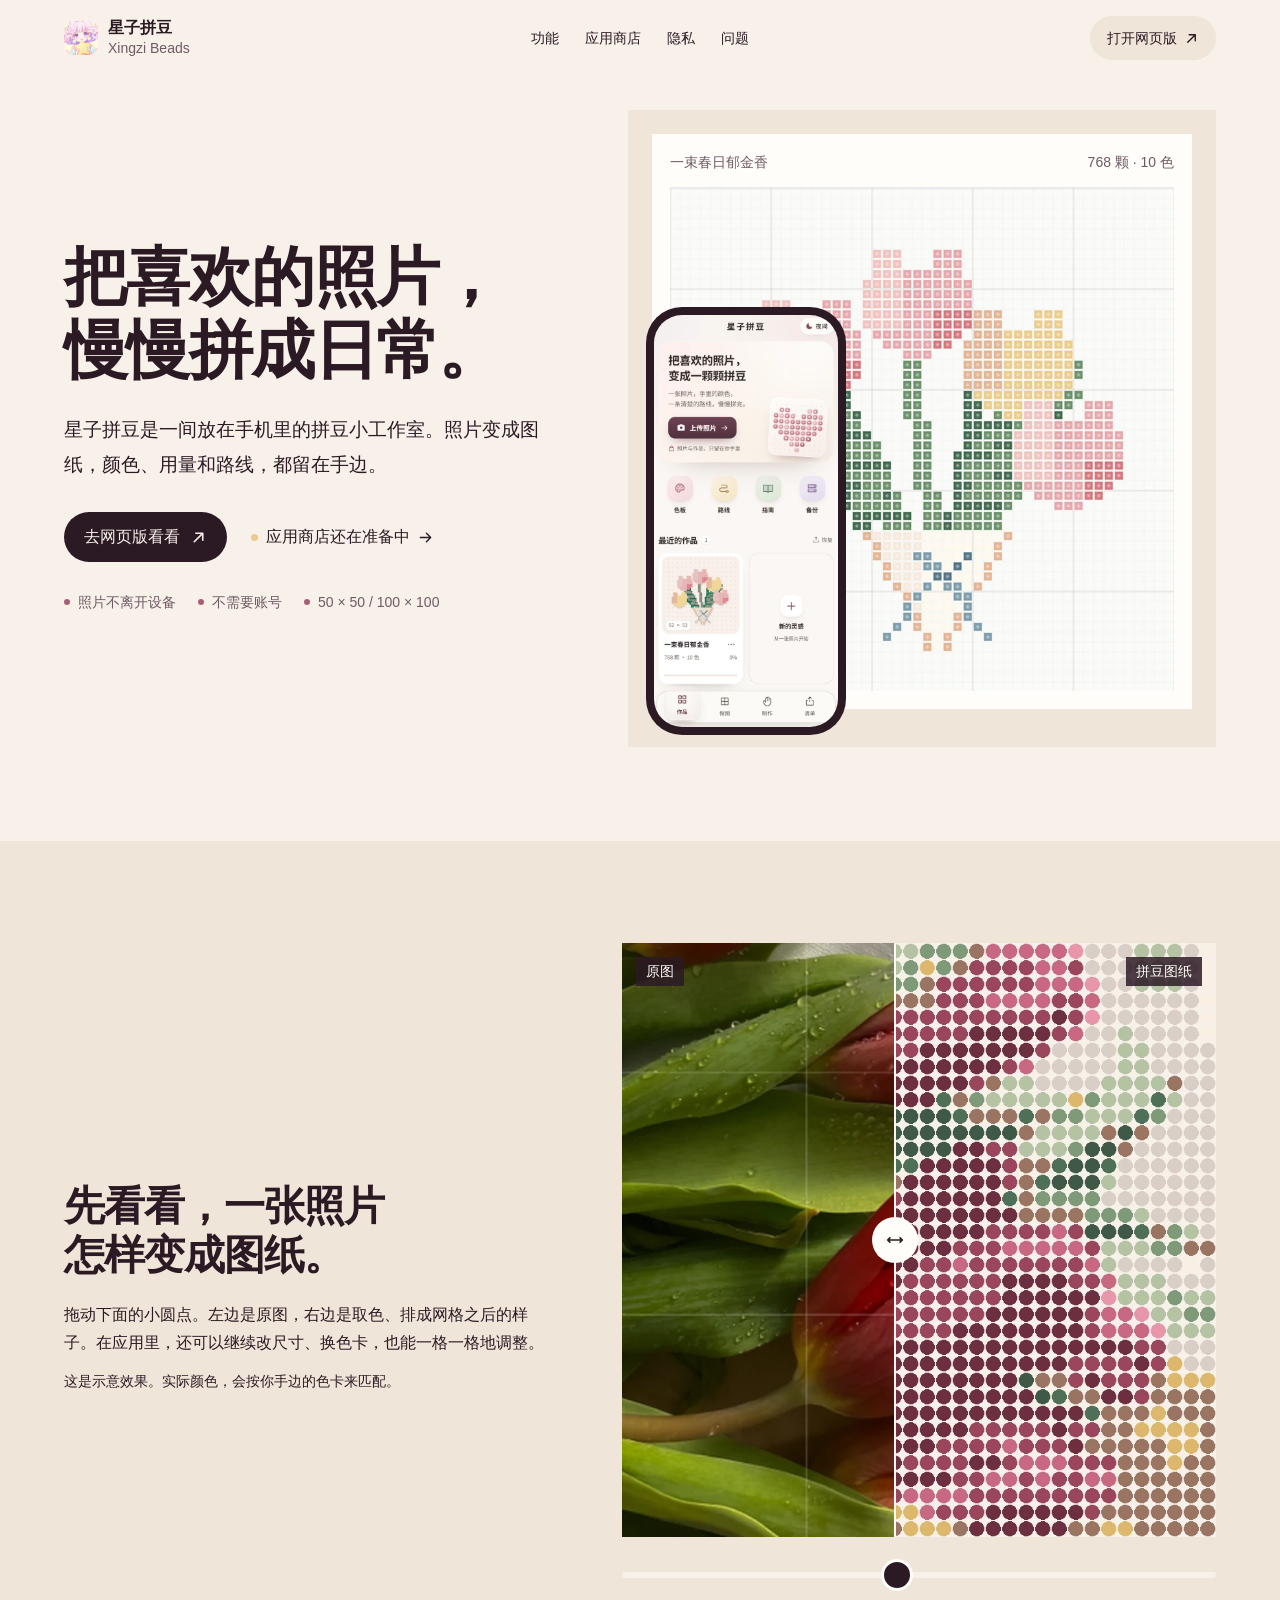
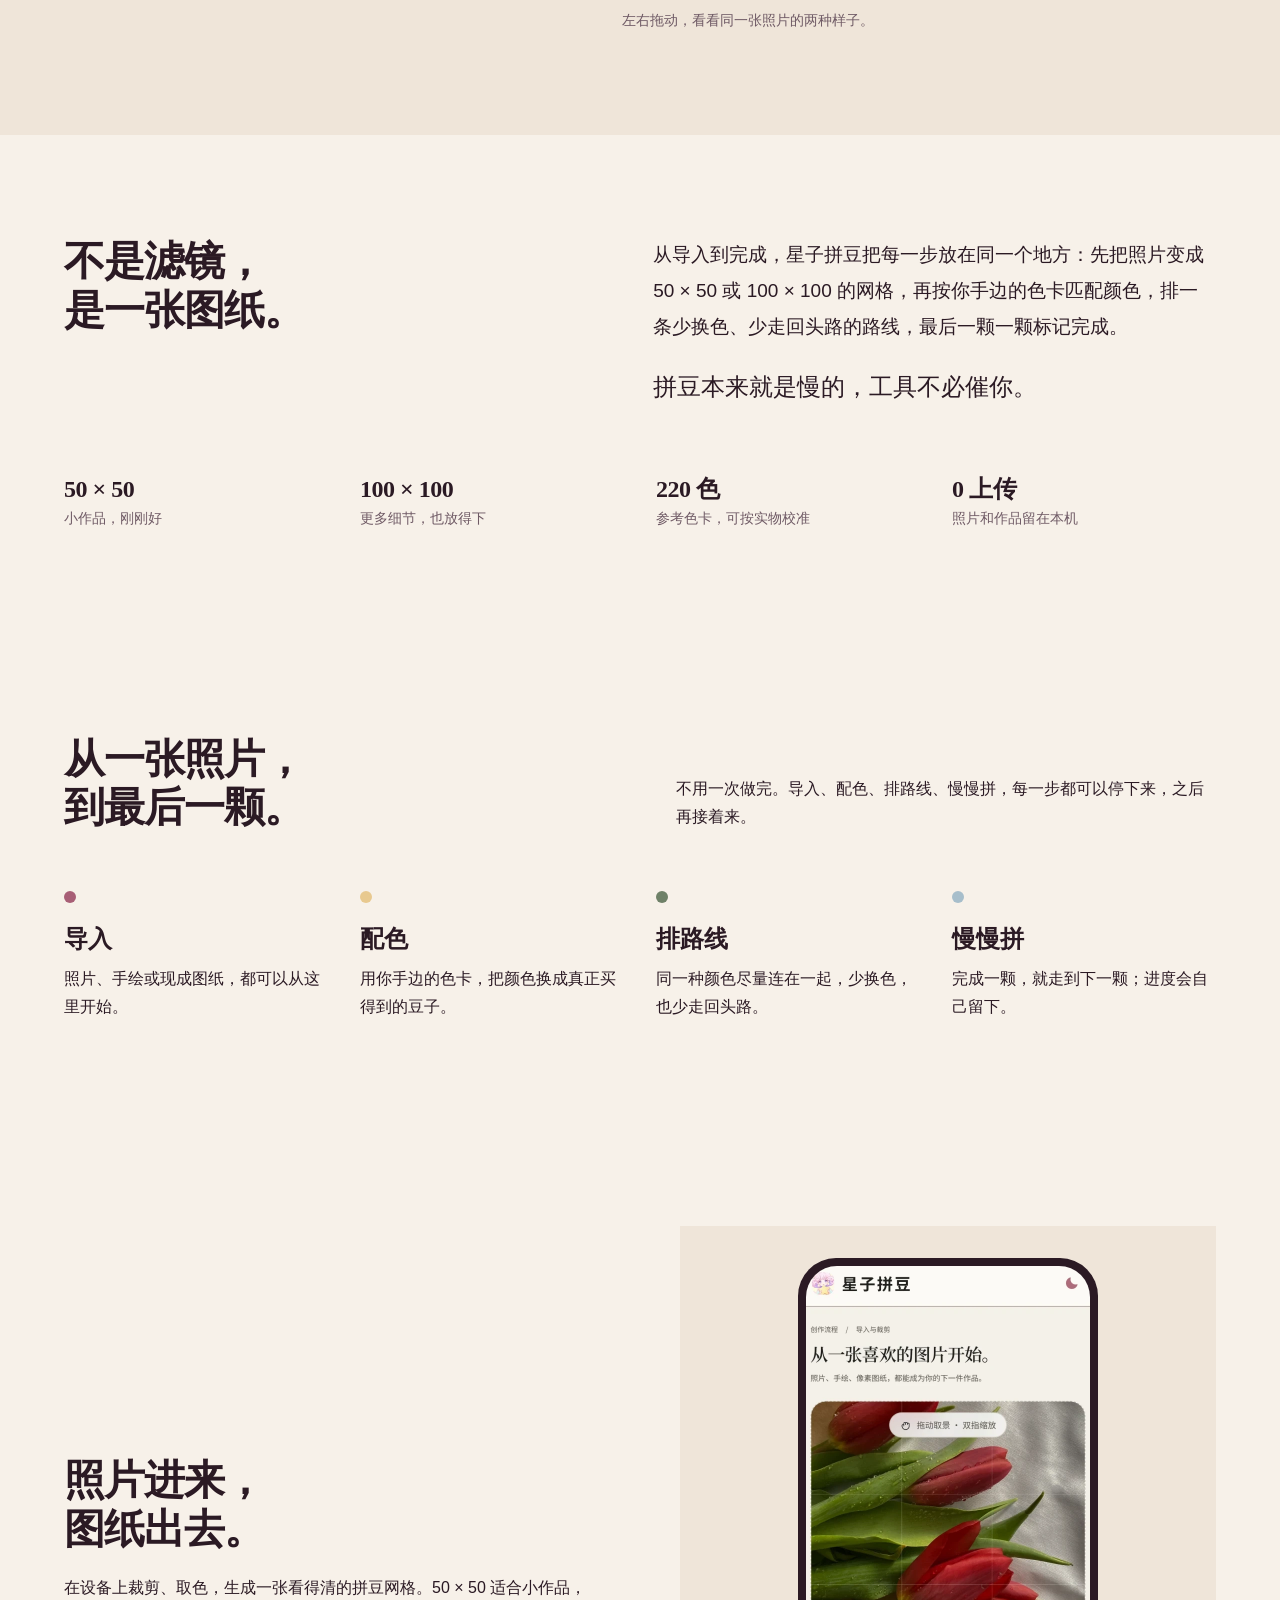
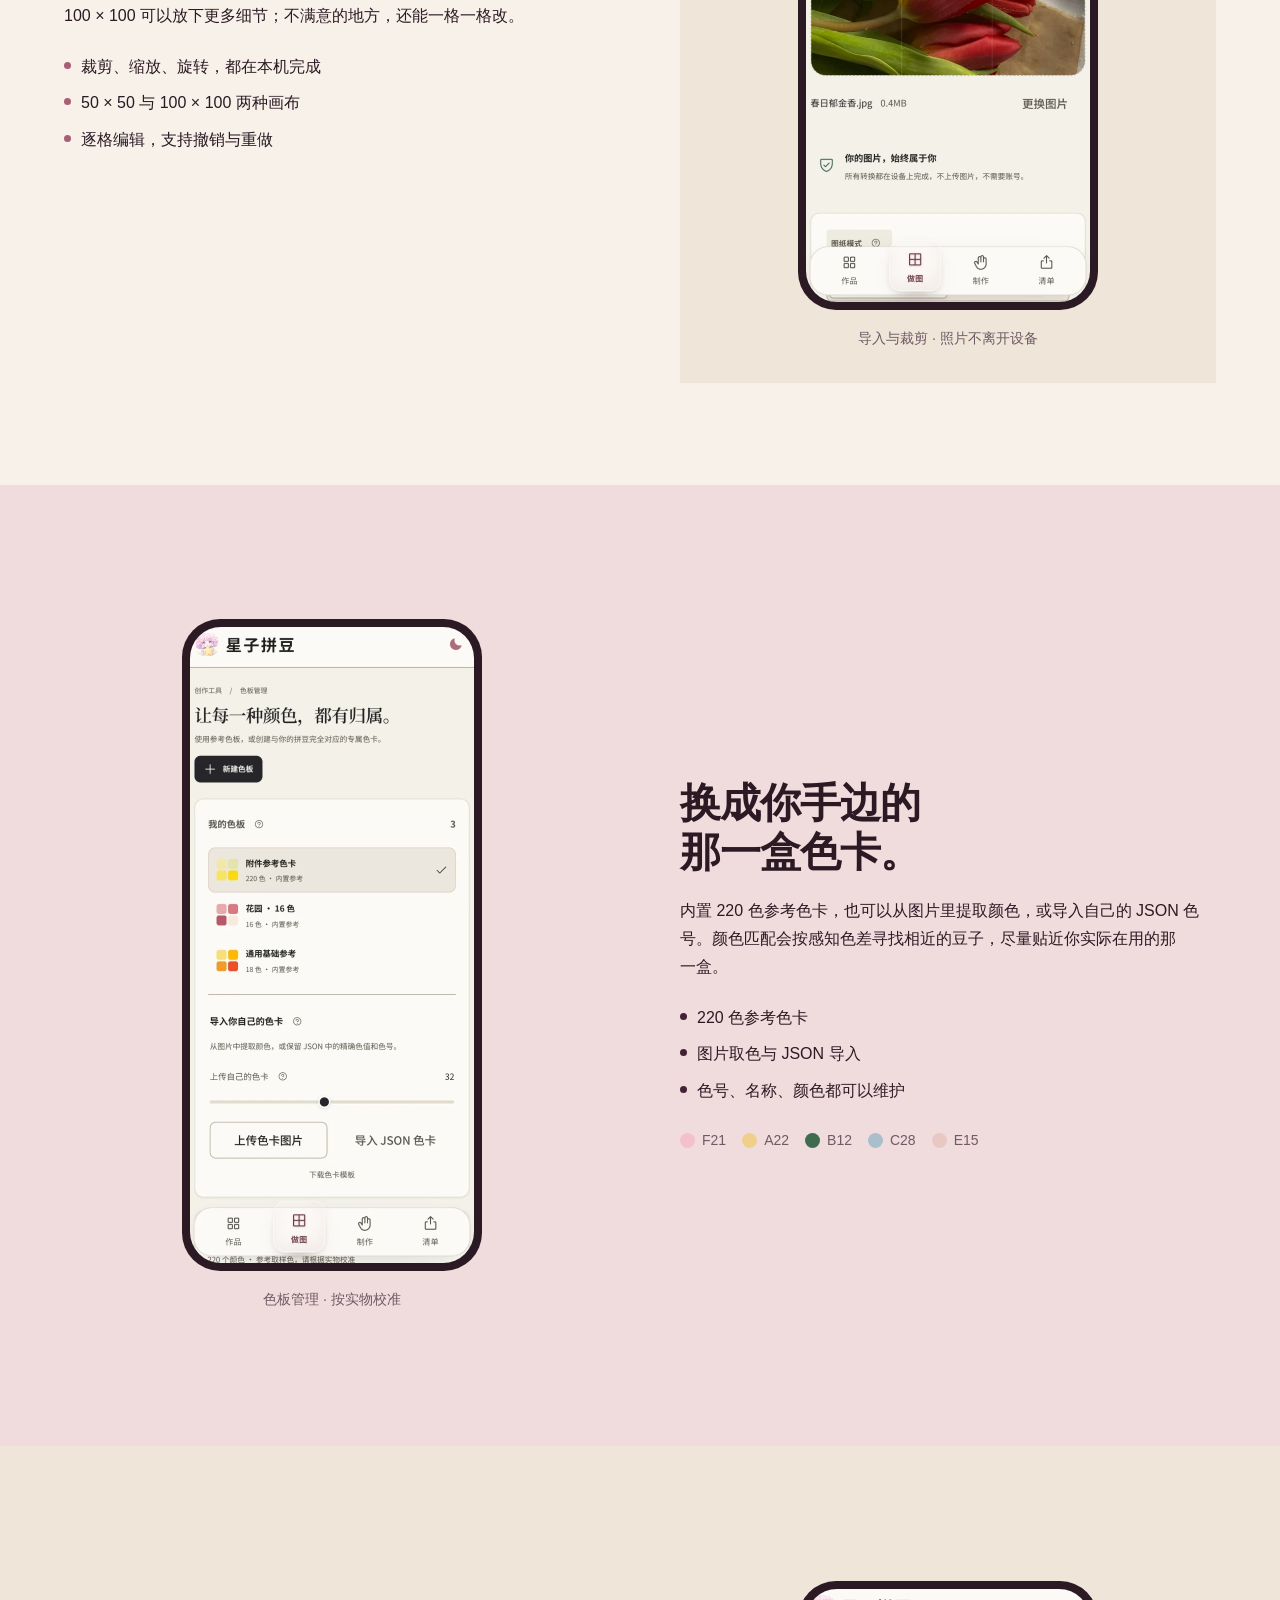
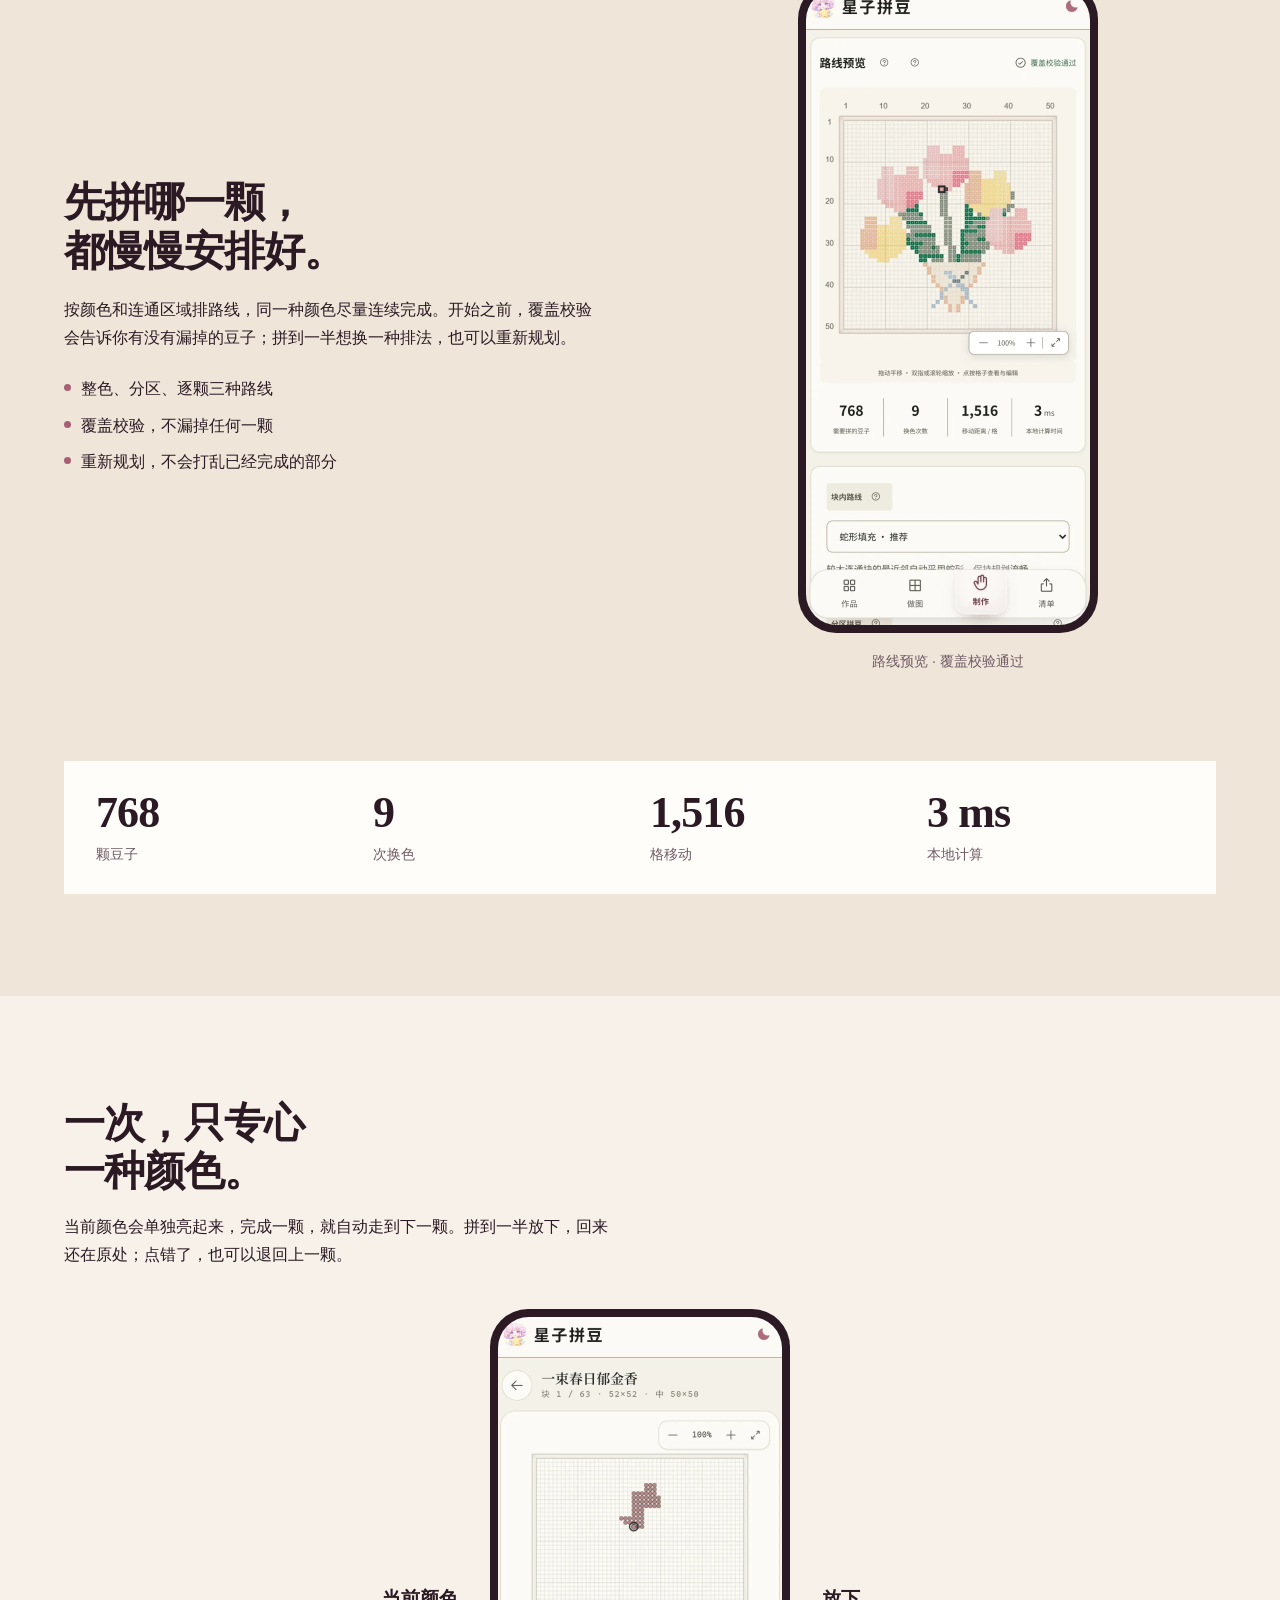
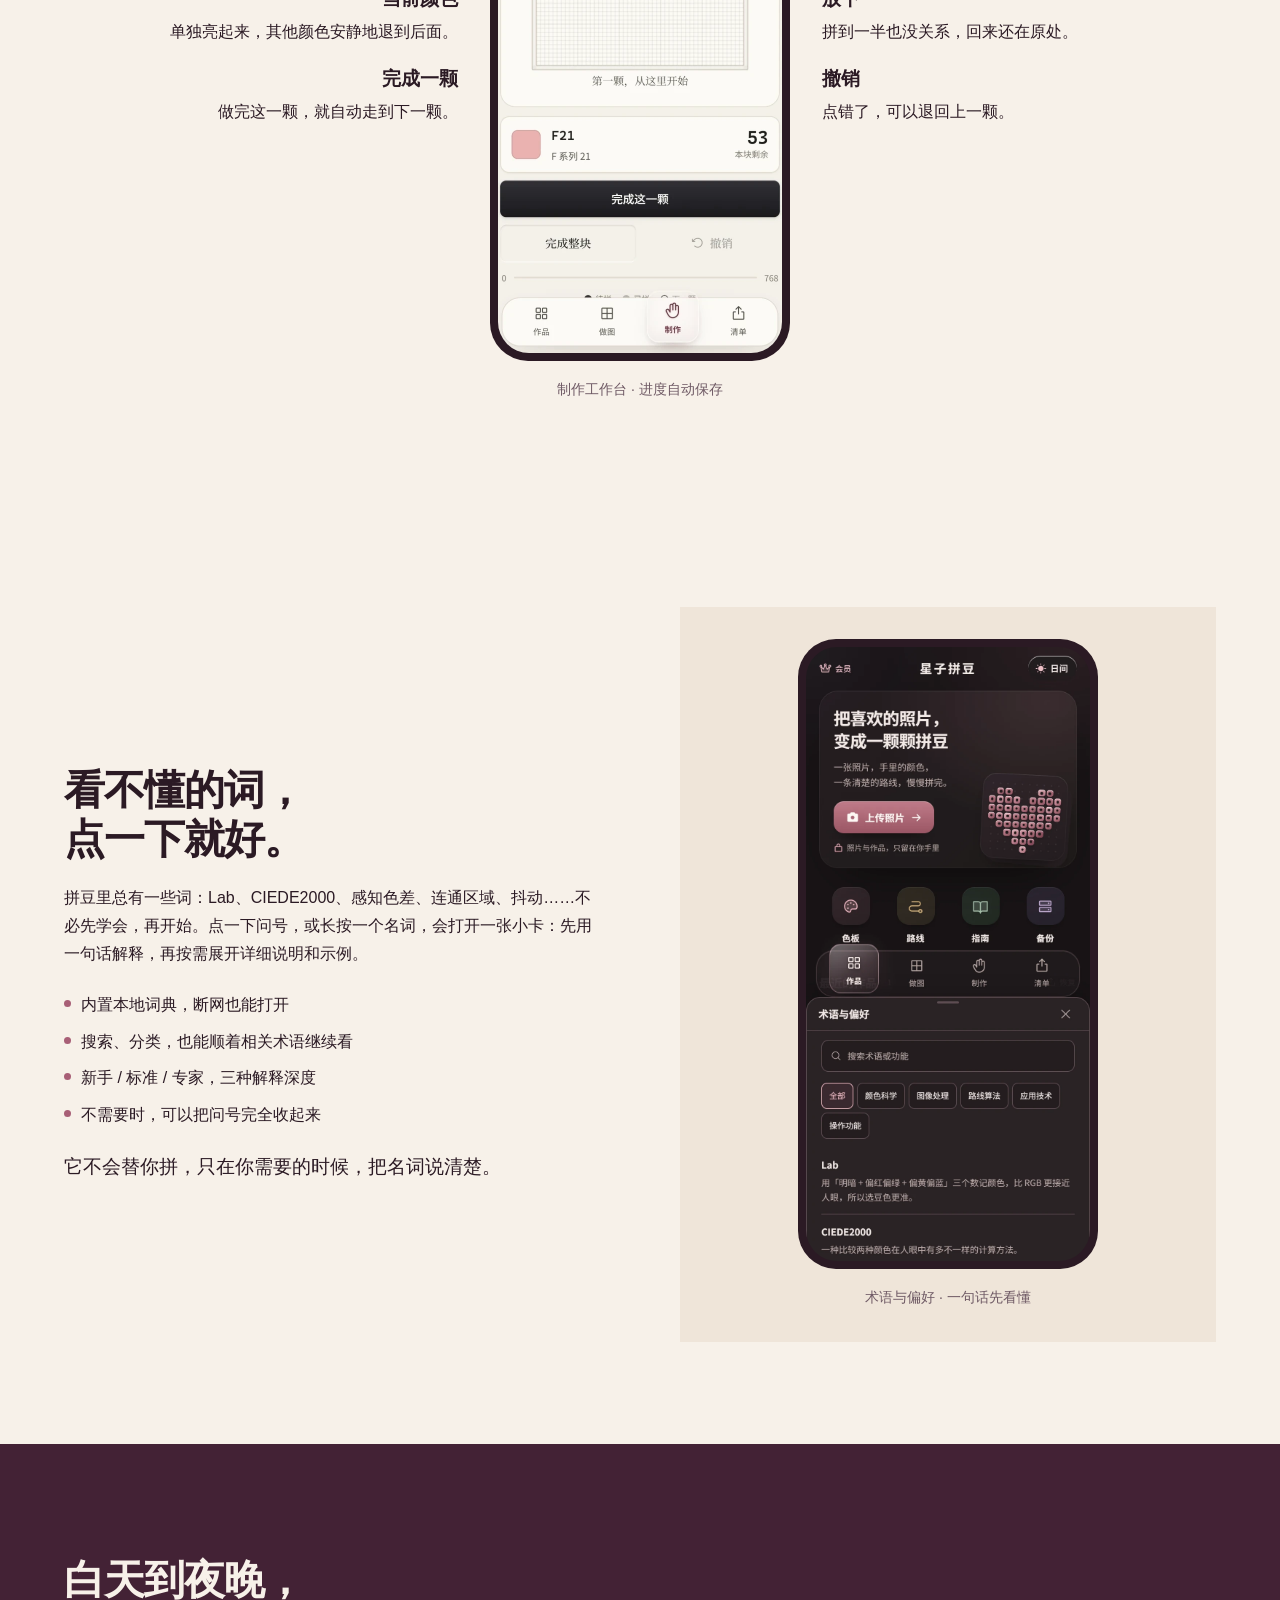
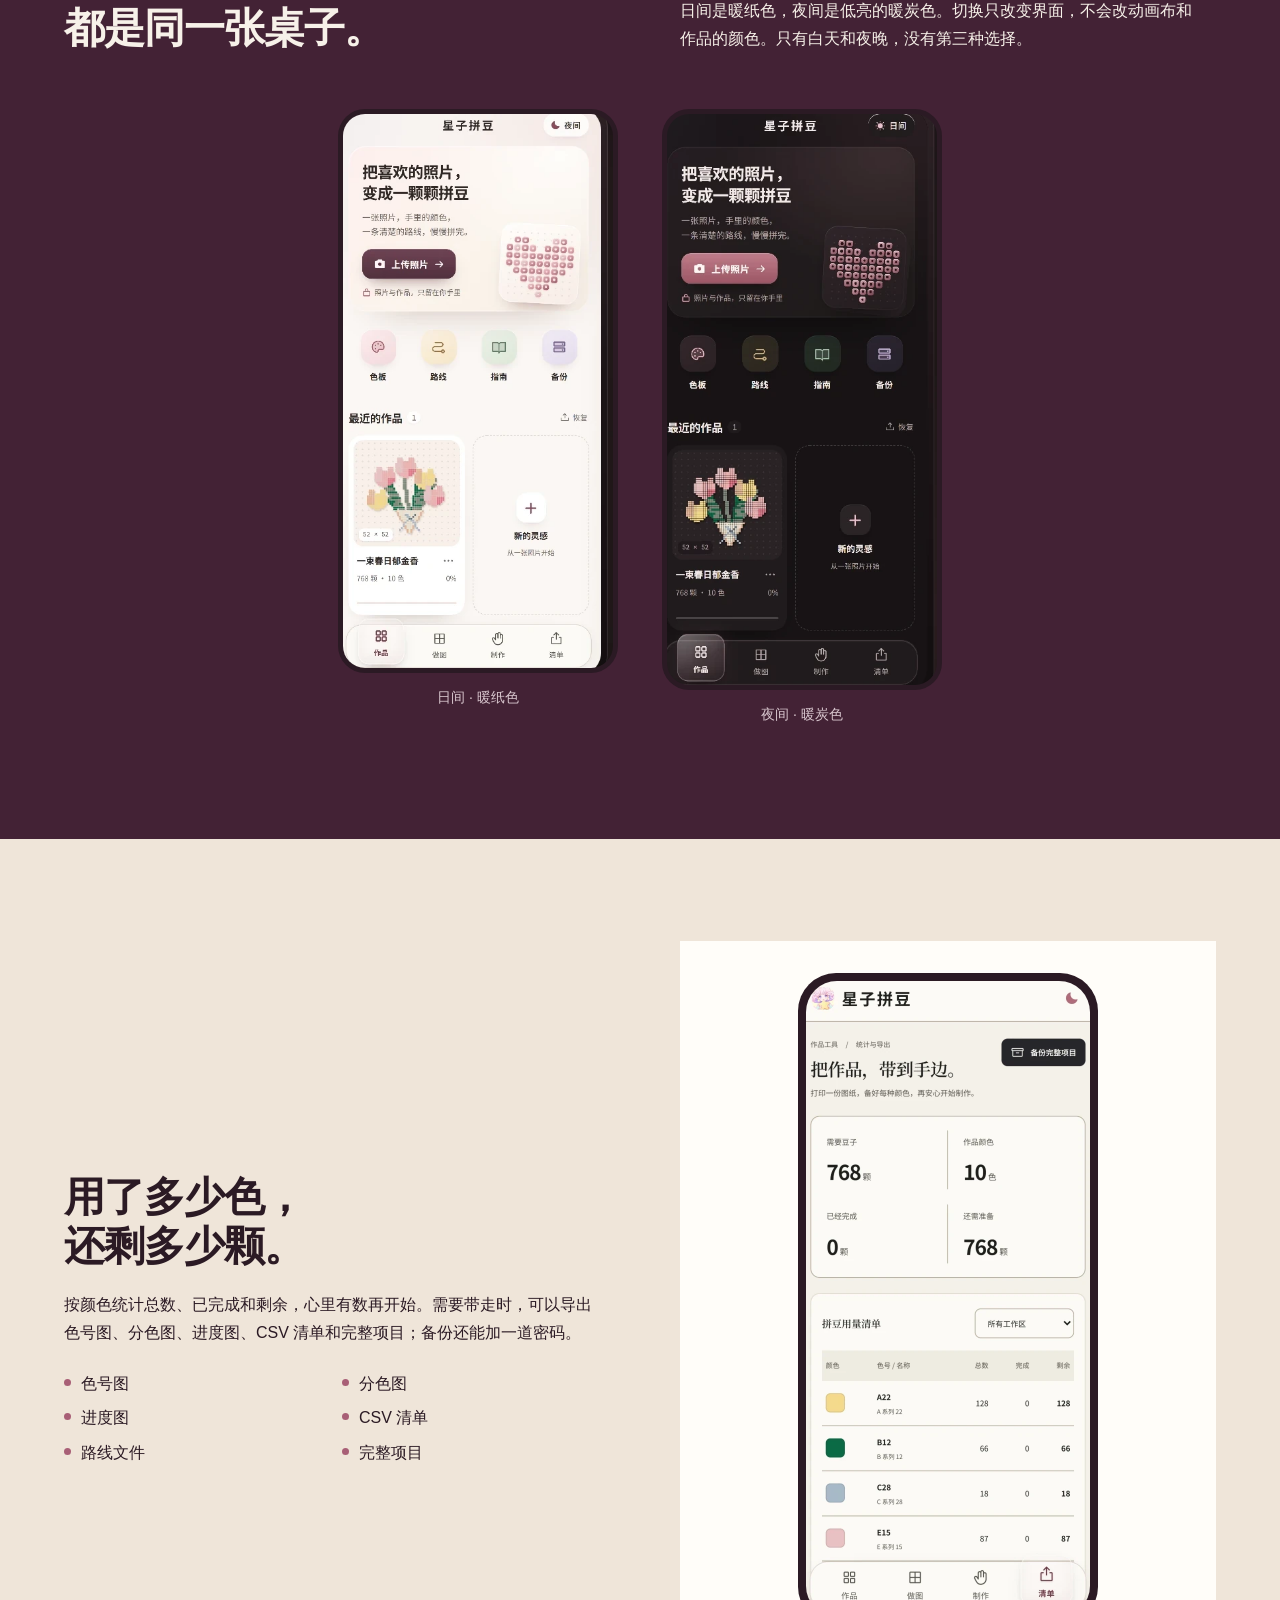
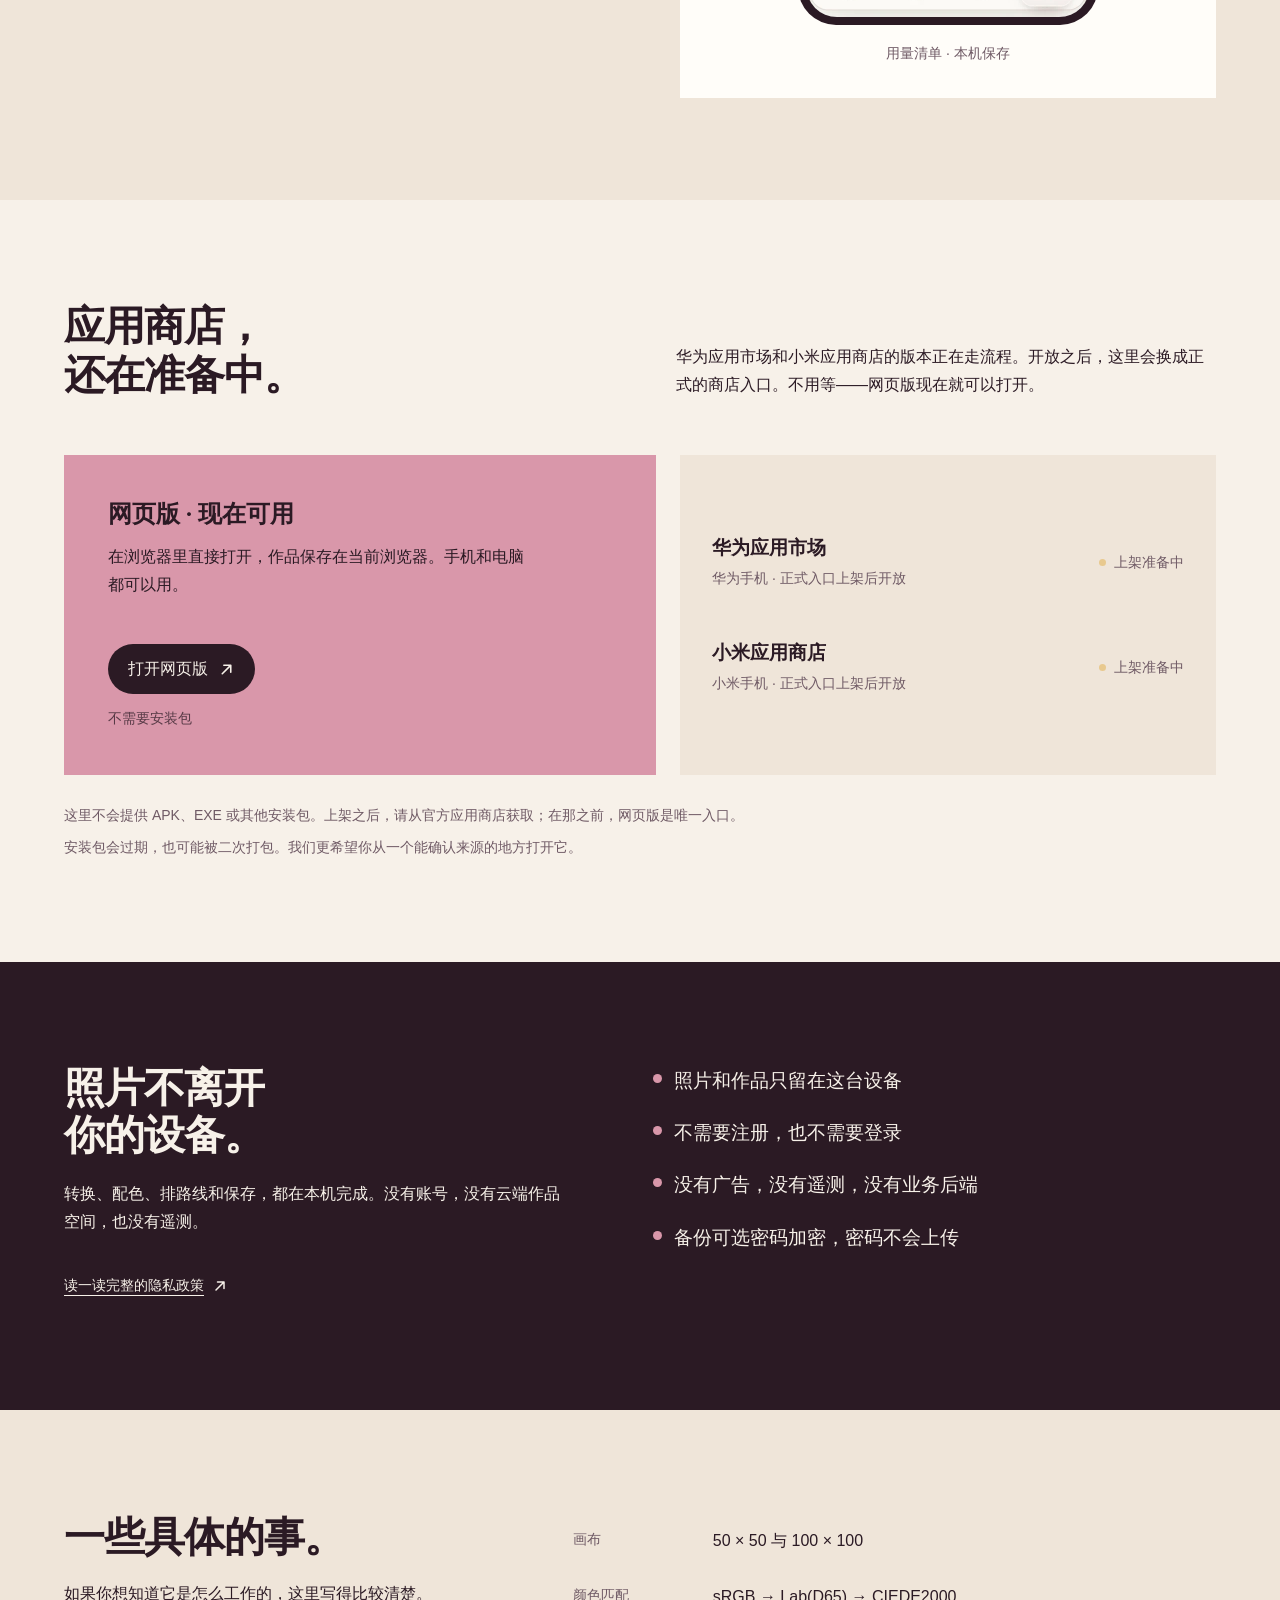
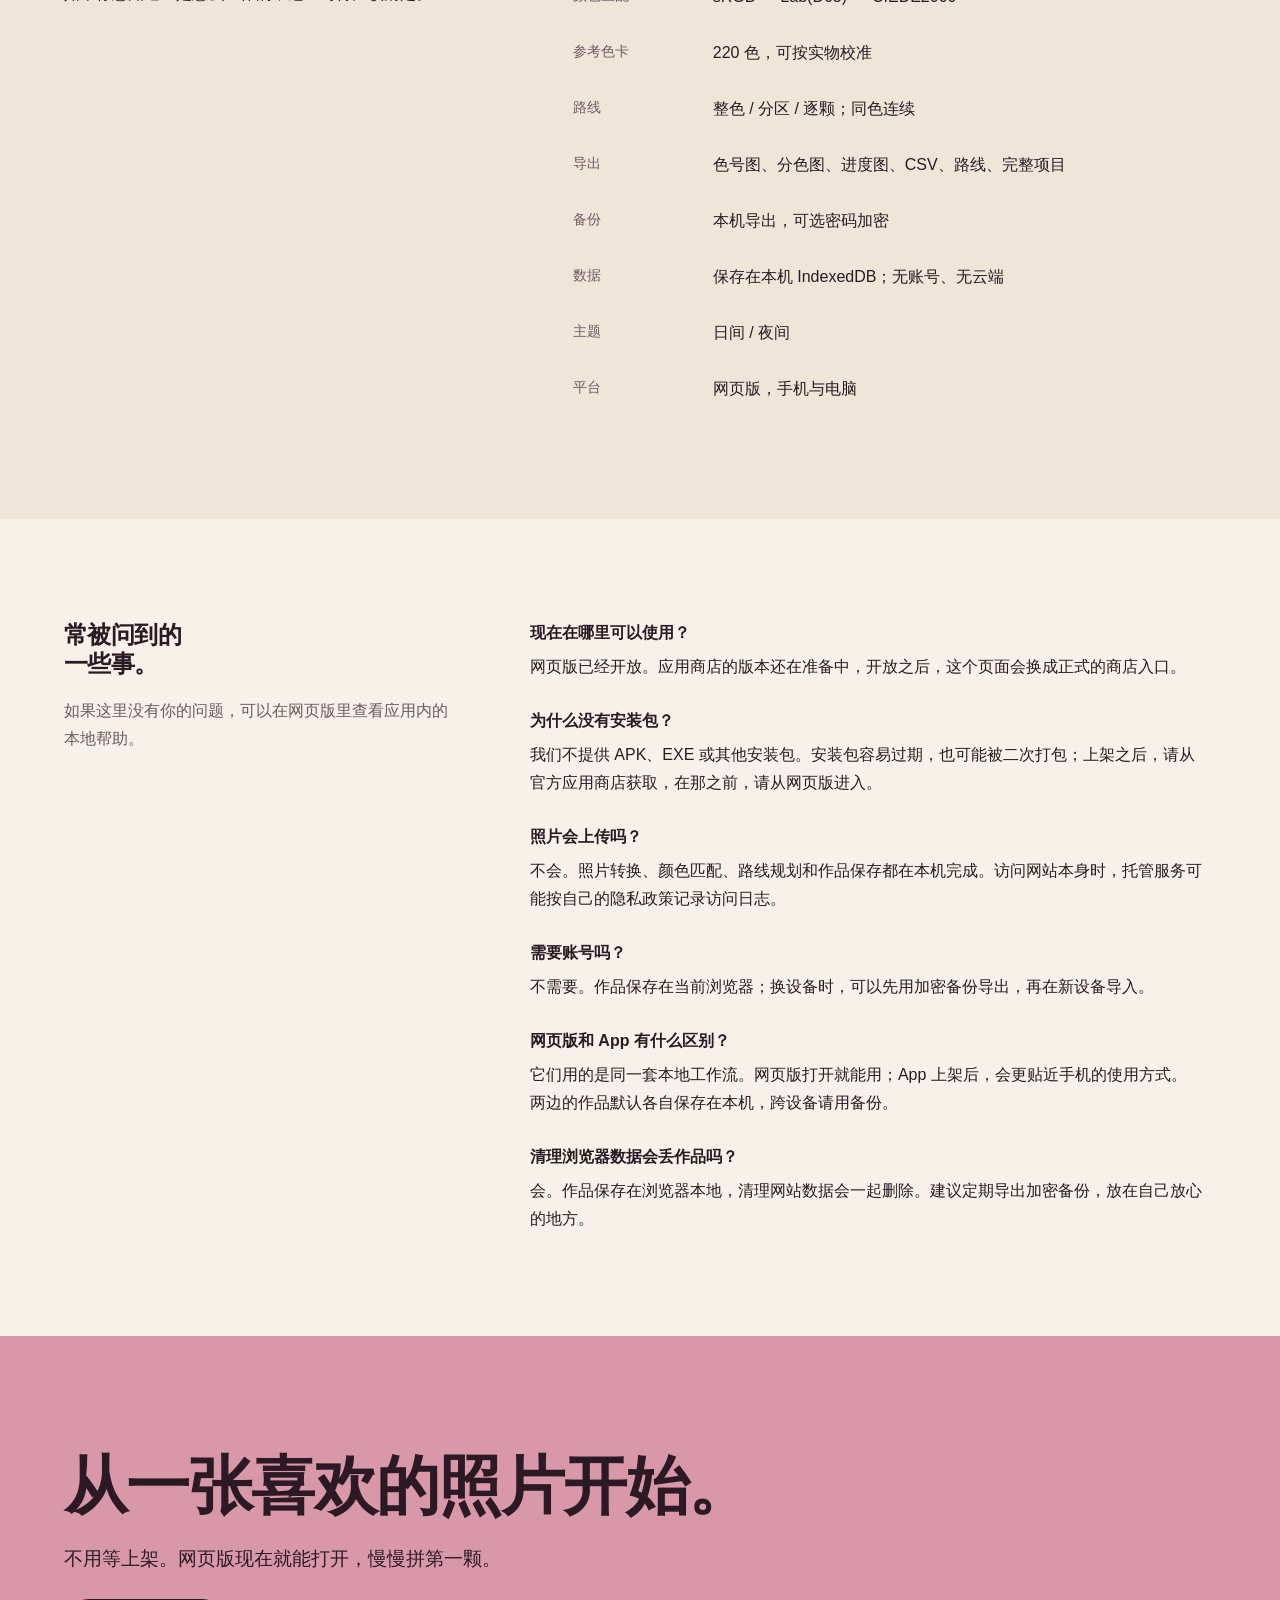
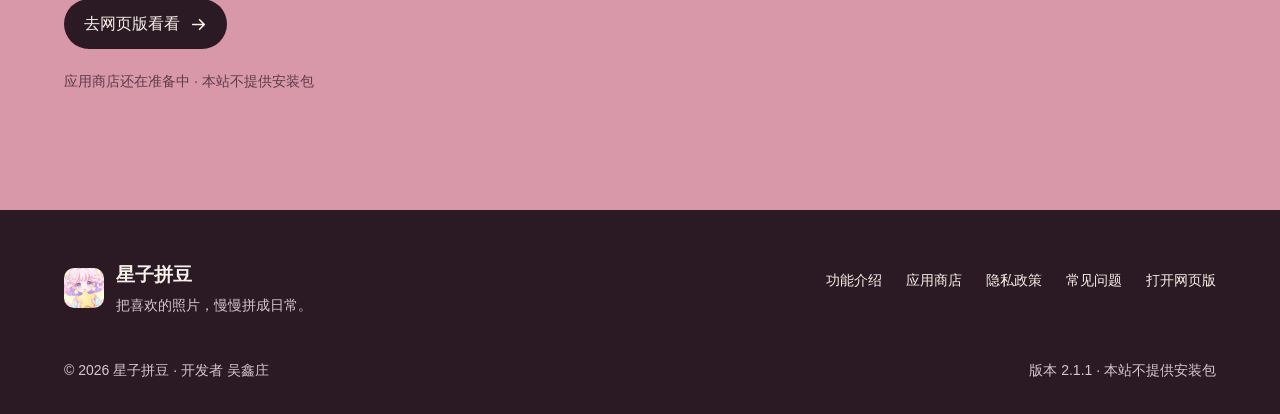
==== index.html @ eec819b8 "Publish verified Xingzi Beads distribution" ====
<!doctype html>
<html lang="zh-CN">
  <head>
    <meta charset="UTF-8" />
    <meta
      name="viewport"
      content="width=device-width, initial-scale=1, viewport-fit=cover"
    />
    <meta name="color-scheme" content="light" />
    <meta name="theme-color" content="#f7f1e9" />
    <meta
      name="description"
      content="星子拼豆是一间放在手机里的拼豆小工作室：把照片变成 50×50 或 100×100 的图纸，按手边色卡配色、排路线、逐颗完成。网页版现在可用，应用商店还在准备中。"
    />
    <link rel="canonical" href="https://w2.xinzi.work/" />
    <meta property="og:type" content="website" />
    <meta property="og:url" content="https://w2.xinzi.work/" />
    <meta property="og:locale" content="zh_CN" />
    <meta property="og:title" content="星子拼豆 · 把喜欢的照片，慢慢拼成日常" />
    <meta
      property="og:description"
      content="照片变成图纸，颜色、用量和路线都留在手边。网页版现在可用；应用商店还在准备中，本站不提供安装包。"
    />
    <meta property="og:image" content="https://w2.xinzi.work/shots/og-cover.png" />
    <meta property="og:image:width" content="1200" />
    <meta property="og:image:height" content="630" />
    <meta property="og:image:alt" content="星子拼豆：把喜欢的照片，慢慢拼成日常。右侧是一张郁金香拼豆图纸。" />
    <meta name="twitter:card" content="summary_large_image" />
    <link rel="icon" href="./icon.svg" />
    <link rel="preload" as="image" href="./tulip-study.webp" fetchpriority="high" />
    <title>星子拼豆 · 把喜欢的照片，慢慢拼成日常</title>
    <style>
      html { background: #f7f1e9; }
      body { margin: 0; }
    </style>
    <script type="module" crossorigin src="./assets/index-Fu7uSTqt.js"></script>
    <link rel="stylesheet" crossorigin href="./assets/index-B3ZffEuH.css">
  </head>
  <body>
    <div id="site"></div>
    <noscript>
      <div style="max-width: 36rem; margin: 12vh auto; padding: 0 1.25rem; color: #2b1a24; font-family: system-ui, sans-serif; line-height: 1.8">
        <p style="font-size: 1.5rem; font-weight: 600">星子拼豆</p>
        <p>把喜欢的照片，慢慢拼成日常。网页版可以直接打开；应用商店还在准备中，本站不提供安装包。</p>
        <p><a href="./app/" style="color: #2b1a24">打开网页版</a></p>
      </div>
    </noscript>
  </body>
</html>
---- assets/index-B3ZffEuH.css ----
:root{--paper: #f7f1e9;--paper-2: #efe5d9;--sheet: #fffdf9;--ink: #2b1a24;--plum: #432235;--muted: #6f5a65;--muted-on-dark: #d8c6ce;--blush: #d997aa;--blush-deep: #a85f76;--blush-soft: #f1dcdd;--sage: #6f8168;--butter: #e8c98f;--sky: #a7becb;--serif: "Noto Serif SC", "Source Han Serif SC", "Songti SC", "STSong", "SimSun", serif;--sans: "Noto Sans SC", "Source Han Sans SC", "PingFang SC", "Microsoft YaHei", sans-serif;--gutter: clamp(20px, 5vw, 72px);--max: 1200px;--ease: cubic-bezier(.2, .7, .2, 1);color-scheme:light;font-family:var(--sans);color:var(--ink);background:var(--paper);font-size:16px;line-height:1.75}*,*:before,*:after{box-sizing:border-box}html{scroll-behavior:smooth;scroll-padding-top:92px;background:var(--paper)}body{margin:0;background:var(--paper);color:var(--ink);font-family:var(--sans);font-size:16px;line-height:1.75;-webkit-font-smoothing:antialiased;text-rendering:optimizeLegibility}img{display:block;max-width:100%;height:auto}a{color:inherit;text-decoration:none}button,input{font:inherit;color:inherit}button{cursor:pointer}figure,h1,h2,h3,p,dl,dd{margin:0}h1,h2{font-family:var(--serif);font-weight:600;letter-spacing:-.025em;text-wrap:balance}h2{line-height:1.2}h3{font-family:var(--sans);font-weight:600;line-height:1.5;text-wrap:pretty}p{text-wrap:pretty}::selection{background:var(--blush);color:var(--ink)}:focus-visible{outline:3px solid var(--ink);outline-offset:3px}.night :focus-visible,.privacy :focus-visible,.footer :focus-visible{outline-color:var(--paper)}.sr-only{position:absolute;width:1px;height:1px;padding:0;margin:-1px;overflow:hidden;clip-path:inset(50%);white-space:nowrap;border:0}.skip-link{position:absolute;top:-100px;left:var(--gutter);z-index:100;display:inline-flex;align-items:center;min-height:44px;padding:0 18px;background:var(--ink);color:var(--paper);font-size:14px}.skip-link:focus{top:12px}.wrap{width:min(calc(100% - (var(--gutter) * 2)),var(--max));margin-inline:auto}.section{padding-block:clamp(64px,8vw,108px)}.nav{position:sticky;top:0;z-index:50;background:var(--paper)}.nav-inner{min-height:76px;display:flex;align-items:center;justify-content:space-between;gap:24px}.brand{display:inline-flex;align-items:center;gap:10px;min-height:44px;flex:none}.brand img{width:34px;height:34px;border-radius:9px}.brand-text{display:block;font-size:16px;font-weight:600;line-height:1.25}.brand-text small{display:block;margin-top:1px;color:var(--muted);font-size:14px;font-weight:400;line-height:1.3}.nav-links{display:flex;align-items:center;gap:26px}.nav-links a{display:inline-flex;align-items:center;min-height:44px;font-size:14px}.nav-links a:hover{text-decoration:underline;text-underline-offset:5px}.nav-cta{display:inline-flex;align-items:center;justify-content:center;gap:7px;min-height:44px;padding:0 17px;border-radius:999px;background:var(--paper-2);font-size:14px;white-space:nowrap;transition:background .2s var(--ease)}.nav-cta:hover{background:var(--sheet)}.nav-cta svg{transition:transform .2s var(--ease)}.nav-cta:hover svg{transform:translate(2px,-2px)}.hero{padding-top:clamp(18px,3vw,34px);padding-bottom:clamp(56px,8vw,94px)}.hero-grid{display:grid;gap:44px;align-items:center}.hero h1{max-width:12em;font-size:clamp(40px,5vw,72px);line-height:1.14}.hero-lede{max-width:33em;margin-top:24px;color:var(--ink);font-size:19px;line-height:1.85}.hero-actions{display:flex;flex-wrap:wrap;align-items:center;gap:12px 24px;margin-top:30px}.hero-store{display:inline-flex;align-items:center;gap:8px;min-height:50px;font-size:16px}.hero-store:before{content:"";flex:none;width:7px;height:7px;border-radius:50%;background:var(--butter)}.hero-store svg{transition:transform .2s var(--ease)}.hero-store:hover{text-decoration:underline;text-underline-offset:5px}.hero-store:hover svg{transform:translate(2px)}.hero-facts{display:flex;flex-wrap:wrap;gap:10px 22px;margin:28px 0 0;padding:0;list-style:none;color:var(--muted);font-size:14px}.hero-facts li{display:inline-flex;align-items:center;gap:8px}.hero-facts li:before{content:"";width:6px;height:6px;border-radius:50%;background:var(--blush-deep);flex:none}.hero-art{position:relative;margin-inline:calc(var(--gutter) * -1);padding:18px 18px 34px;background:var(--paper-2)}.sheet{background:var(--sheet);padding:18px}.sheet-top{display:flex;justify-content:space-between;gap:14px;padding-bottom:14px;color:var(--muted);font-size:14px;line-height:1.5}.sheet-image{overflow:hidden;background:var(--sheet)}.sheet-image img{width:100%;height:auto}.hero-phone{position:absolute;left:8px;bottom:8px;width:36%;max-width:200px;padding:5px;border-radius:27px}.hero-phone .phone-screen{border-radius:22px}.demo{background:var(--paper-2)}.demo-grid{display:grid;gap:36px;align-items:center}.demo-copy h2{max-width:11em;font-size:clamp(32px,3.2vw,44px);line-height:1.2}.demo-copy p{max-width:32em;margin-top:20px;color:var(--ink);font-size:16px}.demo-copy .demo-note{margin-top:12px;font-size:14px}.demo-visual{min-width:0}.demo-stage{position:relative;aspect-ratio:1;overflow:hidden;background:var(--sheet);isolation:isolate}.demo-stage img{position:absolute;top:0;right:0;bottom:0;left:0;width:100%;height:100%;object-fit:cover}.demo-base{z-index:0}.demo-photo{position:absolute;top:0;right:0;bottom:0;left:0;z-index:1;will-change:clip-path}.demo-tag{position:absolute;top:14px;z-index:3;padding:6px 10px;background:#2b1a24d6;color:var(--sheet);font-size:14px;line-height:1.2}.demo-tag-left{left:14px}.demo-tag-right{right:14px}.demo-divider{position:absolute;top:0;bottom:0;left:var(--reveal);z-index:4;width:2px;background:#fffdf9f5;transform:translate(-1px);pointer-events:none}.demo-knob{position:absolute;top:50%;left:50%;display:grid;place-items:center;width:46px;height:46px;border-radius:50%;background:var(--sheet);color:var(--ink);transform:translate(-50%,-50%)}.demo-control{display:block;margin-top:16px}.demo-control input{width:100%;height:44px;margin:0;padding:0;-webkit-appearance:none;-moz-appearance:none;appearance:none;background:transparent;cursor:ew-resize}.demo-control input::-webkit-slider-runnable-track{height:6px;border-radius:999px;background:var(--paper)}.demo-control input::-webkit-slider-thumb{-webkit-appearance:none;-moz-appearance:none;appearance:none;width:32px;height:32px;margin-top:-13px;border:3px solid var(--sheet);border-radius:50%;background:var(--ink)}.demo-control input::-moz-range-track{height:6px;border-radius:999px;background:var(--paper)}.demo-control input::-moz-range-thumb{width:26px;height:26px;border:3px solid var(--sheet);border-radius:50%;background:var(--ink)}.demo-control input:focus-visible{outline-offset:2px}.demo-hint{margin-top:2px;color:var(--muted);font-size:14px}.intro-grid{display:grid;gap:28px}.intro-grid h2{max-width:12em;font-size:clamp(32px,3.2vw,44px);line-height:1.18}.intro-lede{font-size:19px;line-height:1.9}.intro-note{margin-top:24px;font-family:var(--serif);font-size:24px;font-weight:500;line-height:1.55}.intro-facts{display:grid;grid-template-columns:repeat(2,minmax(0,1fr));gap:26px 24px;margin-top:clamp(44px,6vw,68px)}.intro-facts div{display:flex;flex-direction:column;gap:4px}.intro-facts strong{font-family:var(--serif);font-size:24px;font-weight:600;line-height:1.2;letter-spacing:-.02em}.intro-facts span{color:var(--muted);font-size:14px;line-height:1.6}.section-head{display:grid;gap:18px;margin-bottom:40px}.section-head h2{max-width:11em;font-size:clamp(32px,3.2vw,44px);line-height:1.18}.section-head p{max-width:34em;color:var(--ink);font-size:16px}.steps{display:grid;gap:30px;margin:0;padding:0;list-style:none}.steps li{padding-top:4px}.steps li:before{content:"";display:block;width:12px;height:12px;margin-bottom:18px;border-radius:50%;background:var(--blush-deep)}.steps li:nth-child(2):before{background:var(--butter)}.steps li:nth-child(3):before{background:var(--sage)}.steps li:nth-child(4):before{background:var(--sky)}.steps h3{font-family:var(--serif);font-size:24px;font-weight:600}.steps p{max-width:24em;margin-top:8px;color:var(--ink);font-size:16px}.feature{padding-block:clamp(64px,8vw,104px)}.feature-inner{display:grid;gap:36px;align-items:center}.feature-copy h2{max-width:12em;font-size:clamp(32px,3.2vw,44px);line-height:1.2}.feature-copy p{max-width:34em;margin-top:20px;color:var(--ink);font-size:16px}.feature-points,.export-list{display:grid;gap:10px;margin:24px 0 0;padding:0;list-style:none}.feature-points li,.export-list li{display:flex;align-items:flex-start;gap:10px;font-size:16px;line-height:1.65}.feature-points li:before,.export-list li:before{content:"";flex:none;width:7px;height:7px;margin-top:8px;border-radius:50%;background:var(--blush-deep)}.feature-visual{display:flex;flex-direction:column;align-items:center;gap:16px;min-width:0;padding:clamp(16px,3.6vw,32px);background:var(--paper-2)}.feature-visual .phone{width:min(100%,300px)}.feature-caption{color:var(--muted);font-size:14px;text-align:center}.feature-copy .terms-aside{margin-top:24px;font-family:var(--serif);font-size:19px;line-height:1.6}.feature-palette{background:var(--blush-soft)}.feature-palette .feature-visual{background:transparent;padding-inline:0}.feature-palette .feature-points li:before{background:var(--plum)}.palette-chips{display:flex;flex-wrap:wrap;gap:10px 16px;margin-top:24px}.palette-chips span{display:inline-flex;align-items:center;gap:7px;color:var(--muted);font-size:14px;font-variant-numeric:tabular-nums}.palette-chips i{display:block;width:15px;height:15px;border-radius:50%}.feature-route{background:var(--paper-2)}.stat-strip{display:grid;grid-template-columns:repeat(2,minmax(0,1fr));gap:20px;margin-top:40px;padding:24px;background:var(--sheet)}.stat-strip div{display:flex;flex-direction:column;gap:4px}.stat-strip strong{font-family:var(--serif);font-size:44px;font-weight:600;line-height:1.1;letter-spacing:-.02em;font-variant-numeric:tabular-nums}.stat-strip span{color:var(--muted);font-size:14px}.feature-export{background:var(--paper-2)}.feature-export .feature-visual{background:var(--sheet)}.export-list{grid-template-columns:repeat(2,minmax(0,1fr));gap:8px 20px}.make-head{display:grid;gap:18px;max-width:42em;margin-bottom:40px}.make-head h2{max-width:11em;font-size:clamp(32px,3.2vw,44px);line-height:1.18}.make-head p{max-width:34em;color:var(--ink);font-size:16px}.make-stage{display:grid;gap:24px;justify-items:center}.make-phone{display:flex;flex-direction:column;align-items:center;gap:16px;width:min(100%,320px)}.make-phone .phone{width:100%}.make-notes{display:grid;gap:20px;width:100%}.make-note span{font-family:var(--serif);font-size:19px;font-weight:600;line-height:1.4}.make-note p{max-width:22em;margin-top:4px;color:var(--ink);font-size:16px}.night{padding-block:clamp(64px,9vw,112px);background:var(--plum);color:var(--paper)}.night-head{display:grid;gap:20px}.night-head h2{max-width:11em;color:var(--paper);font-size:clamp(32px,3.2vw,44px);line-height:1.18}.night-head p{max-width:32em;color:var(--paper);font-size:16px}.night-pair{display:grid;grid-template-columns:repeat(2,minmax(0,1fr));gap:12px;max-width:620px;margin:44px auto 0}.night-pair figure{display:flex;flex-direction:column;align-items:center;gap:12px;min-width:0}.night-pair .phone{width:100%;max-width:280px;padding:5px;border-radius:27px}.night-pair .phone-screen{border-radius:22px}.night-pair figcaption{color:var(--muted-on-dark);font-size:14px}.store-grid{display:grid;gap:20px}.web-card{display:flex;flex-direction:column;justify-content:space-between;gap:32px;min-height:320px;padding:clamp(24px,4vw,44px);background:var(--blush)}.web-card h3{font-family:var(--serif);font-size:24px;font-weight:600;line-height:1.25}.web-card p{max-width:26em;margin-top:14px;font-size:16px}.web-card .button{align-self:flex-start}.web-card small{display:block;margin-top:12px;color:var(--ink);font-size:14px;opacity:.74}.store-list{display:flex;flex-direction:column;justify-content:center;padding:8px clamp(20px,3vw,32px);background:var(--paper-2)}.store-row{display:grid;grid-template-columns:minmax(0,1fr) auto;gap:8px 20px;align-items:center;padding:24px 0}.store-row h3{font-size:19px;font-weight:600}.store-row p{margin-top:4px;color:var(--muted);font-size:14px}.store-status{display:inline-flex;align-items:center;justify-content:flex-end;gap:8px;min-height:44px;color:var(--muted);font-size:14px;white-space:nowrap}.store-status:before{content:"";width:7px;height:7px;border-radius:50%;background:var(--butter);flex:none}.store-live{color:var(--ink);text-decoration:underline;text-underline-offset:4px}.store-live:before{background:var(--blush-deep)}.store-note{display:grid;gap:8px;max-width:58em;margin-top:28px;color:var(--muted);font-size:14px}.privacy{background:var(--ink);color:var(--paper)}.privacy-grid{display:grid;gap:32px}.privacy h2{max-width:10em;color:var(--paper);font-size:clamp(32px,3.2vw,44px);line-height:1.16}.privacy p{max-width:32em;margin-top:20px;color:var(--paper);font-size:16px}.privacy-link{display:inline-flex;align-items:center;gap:8px;min-height:44px;margin-top:28px;color:var(--paper);font-size:14px;text-decoration:underline;text-underline-offset:5px}.privacy-points{display:grid;gap:20px;margin:0;padding:0;list-style:none}.privacy-points li{display:flex;align-items:flex-start;gap:12px;font-size:19px;line-height:1.7}.privacy-points li:before{content:"";flex:none;width:9px;height:9px;margin-top:9px;border-radius:50%;background:var(--blush)}.specs{background:var(--paper-2)}.specs-grid{display:grid;gap:32px}.specs h2{font-size:clamp(32px,3.2vw,44px)}.specs-grid>div>p{max-width:26em;margin-top:18px;color:var(--ink);font-size:16px}.spec-list{margin:0}.spec-row{display:grid;grid-template-columns:120px minmax(0,1fr);gap:20px;padding:14px 0}.spec-row dt{color:var(--muted);font-size:14px}.spec-row dd{margin:0;font-size:16px}.faq-grid{display:grid;gap:32px}.faq-grid>div:first-child>p{max-width:26em;margin-top:18px;color:var(--muted);font-size:16px}.faq-list{display:grid;gap:28px}.faq-item h3{font-size:16px;font-weight:600}.faq-item p{max-width:42em;margin-top:8px;color:var(--ink);font-size:16px}.closing{padding-block:clamp(72px,10vw,116px);background:var(--blush)}.closing-inner{display:flex;flex-direction:column;align-items:flex-start;gap:20px}.closing h2{max-width:12em;font-size:clamp(40px,5vw,72px);line-height:1.1}.closing p{max-width:32em;font-size:19px}.closing .button{margin-top:4px}.closing small{color:var(--ink);font-size:14px;opacity:.72}.footer{padding-block:48px 32px;background:var(--ink);color:var(--paper)}.footer-top{display:flex;flex-direction:column;gap:24px}.footer-brand{display:inline-flex;align-items:center;gap:12px;align-self:flex-start}.footer-brand img{width:40px;height:40px;border-radius:10px}.footer-brand strong{display:block;font-size:19px;font-weight:600}.footer-brand small{display:block;margin-top:2px;color:var(--muted-on-dark);font-size:14px}.footer-nav{display:flex;flex-wrap:wrap;gap:4px 24px}.footer-nav a{display:inline-flex;align-items:center;min-height:44px;font-size:14px}.footer-nav a:hover{text-decoration:underline;text-underline-offset:4px}.footer-bottom{display:flex;flex-direction:column;gap:6px;margin-top:36px;color:var(--muted-on-dark);font-size:14px}.button{display:inline-flex;align-items:center;justify-content:center;gap:10px;min-height:50px;padding:0 20px;border-radius:999px;font-size:16px;font-weight:500;line-height:1;transition:background .2s var(--ease),color .2s var(--ease),transform .2s var(--ease)}.button svg{transition:transform .2s var(--ease)}.button:hover svg{transform:translate(2px,-2px)}.button:active{transform:translateY(1px)}.button-primary{background:var(--ink);color:var(--paper)}.button-primary:hover{background:var(--plum)}.phone{flex:none;padding:8px;border-radius:38px;background:var(--ink)}.phone-screen{overflow:hidden;border-radius:31px;background:var(--paper-2)}.phone-screen img{display:block;width:100%;height:auto}@keyframes rise{0%{opacity:0;transform:translateY(18px)}to{opacity:1;transform:translateY(0)}}@keyframes drift{0%{transform:translateY(3px)}to{transform:translateY(-7px)}}@keyframes breathe{0%{transform:scale(1)}to{transform:scale(1.035)}}.hero-copy>*{animation:rise .8s var(--ease) both}.hero-copy>*:nth-child(1){animation-delay:.04s}.hero-copy>*:nth-child(2){animation-delay:.12s}.hero-copy>*:nth-child(3){animation-delay:.2s}.hero-copy>*:nth-child(4){animation-delay:.28s}.hero-art{animation:rise .9s .14s var(--ease) both}.hero-phone{animation:drift 10s ease-in-out infinite alternate}.sheet-image img{animation:breathe 18s ease-in-out infinite alternate}.js [data-reveal]{opacity:0;transform:translateY(20px);transition:opacity .65s var(--ease),transform .65s var(--ease);transition-delay:var(--d, 0ms)}.js [data-reveal].is-in{opacity:1;transform:translateY(0)}@media(min-width:900px){.hero-grid{grid-template-columns:.92fr 1.08fr;gap:64px}.hero-art{margin-inline:0;padding:24px 24px 38px}.hero-phone{left:18px;bottom:12px;width:34%;max-width:200px;padding:8px;border-radius:36px}.hero-phone .phone-screen{border-radius:28px}.demo-grid{grid-template-columns:.9fr 1.1fr;gap:72px}.intro-grid{grid-template-columns:.95fr 1.05fr;gap:80px;align-items:start}.intro-facts{grid-template-columns:repeat(4,minmax(0,1fr));gap:32px}.section-head{grid-template-columns:1fr 1fr;gap:72px;align-items:end;margin-bottom:56px}.steps{grid-template-columns:repeat(4,minmax(0,1fr));gap:32px}.feature-inner{grid-template-columns:1fr 1fr;gap:80px}.feature-reverse .feature-copy{order:2}.feature-reverse .feature-visual{order:1}.stat-strip{grid-template-columns:repeat(4,minmax(0,1fr));margin-top:56px;padding:28px 32px}.make-stage{grid-template-columns:1fr auto 1fr;grid-template-areas:"left phone right";gap:32px;align-items:center}.make-notes-left{grid-area:left;text-align:right}.make-notes-left .make-note p{margin-left:auto}.make-phone{grid-area:phone;width:300px}.make-notes-right{grid-area:right}.night-head{grid-template-columns:1fr 1fr;gap:80px;align-items:end}.night-pair{gap:28px;margin-top:56px}.store-grid{grid-template-columns:1.05fr .95fr;gap:24px;align-items:stretch}.privacy-grid{grid-template-columns:.95fr 1.05fr;gap:80px;align-items:start}.specs-grid{grid-template-columns:.8fr 1.2fr;gap:80px}.spec-row{padding:14px 0}.faq-grid{grid-template-columns:.72fr 1.28fr;gap:80px}.footer-top{flex-direction:row;justify-content:space-between;align-items:flex-start}.footer-bottom{flex-direction:row;justify-content:space-between;gap:24px;margin-top:40px}}@media(max-width:899px){.nav-links{display:none}.nav-inner{min-height:66px}.brand-text{font-size:16px}.brand-text small{display:none}.brand img{width:30px;height:30px}.nav-cta{min-height:44px;padding-inline:14px;font-size:14px}.feature-reverse .feature-copy{order:1}.feature-reverse .feature-visual{order:2}.spec-row{grid-template-columns:1fr;gap:2px;padding:12px 0}.make-phone{order:1}.make-notes-left{order:2;grid-template-columns:repeat(2,minmax(0,1fr))}.make-notes-right{order:3;grid-template-columns:repeat(2,minmax(0,1fr))}.make-notes{gap:16px}}@media(max-width:359px){.button{padding-inline:18px}}@media(prefers-reduced-motion:reduce){html{scroll-behavior:auto}*,*:before,*:after{animation:none!important;transition:none!important}.js [data-reveal]{opacity:1!important;transform:none!important}}
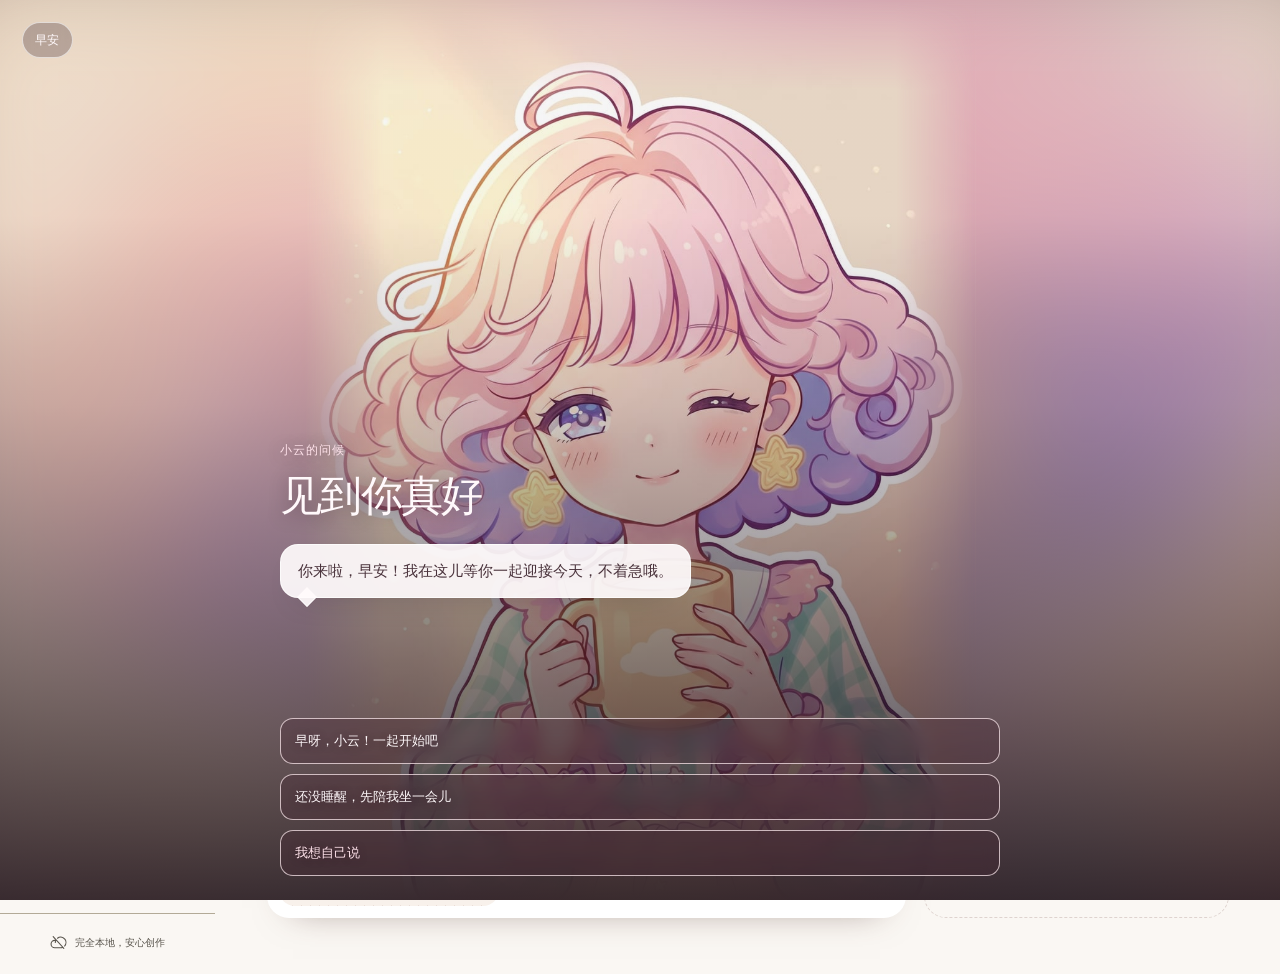
==== commit 29a9e0fe: "Xingzi store publish: w2.xinzi.work (53e67252-6eb0-4512-97ed-fe89731bbe32)" ====
--- a/index.html
+++ b/index.html
@@ -1,49 +1,22 @@
 <!doctype html>
 <html lang="zh-CN">
-  <head>
-    <meta charset="UTF-8" />
-    <meta
-      name="viewport"
-      content="width=device-width, initial-scale=1, viewport-fit=cover"
-    />
-    <meta name="color-scheme" content="light" />
-    <meta name="theme-color" content="#f7f1e9" />
-    <meta
-      name="description"
-      content="星子拼豆是一间放在手机里的拼豆小工作室：把照片变成 50×50 或 100×100 的图纸，按手边色卡配色、排路线、逐颗完成。网页版现在可用，应用商店还在准备中。"
-    />
-    <link rel="canonical" href="https://w2.xinzi.work/" />
-    <meta property="og:type" content="website" />
-    <meta property="og:url" content="https://w2.xinzi.work/" />
-    <meta property="og:locale" content="zh_CN" />
-    <meta property="og:title" content="星子拼豆 · 把喜欢的照片，慢慢拼成日常" />
-    <meta
-      property="og:description"
-      content="照片变成图纸，颜色、用量和路线都留在手边。网页版现在可用；应用商店还在准备中，本站不提供安装包。"
-    />
-    <meta property="og:image" content="https://w2.xinzi.work/shots/og-cover.png" />
-    <meta property="og:image:width" content="1200" />
-    <meta property="og:image:height" content="630" />
-    <meta property="og:image:alt" content="星子拼豆：把喜欢的照片，慢慢拼成日常。右侧是一张郁金香拼豆图纸。" />
-    <meta name="twitter:card" content="summary_large_image" />
-    <link rel="icon" href="./icon.svg" />
-    <link rel="preload" as="image" href="./tulip-study.webp" fetchpriority="high" />
-    <title>星子拼豆 · 把喜欢的照片，慢慢拼成日常</title>
-    <style>
-      html { background: #f7f1e9; }
-      body { margin: 0; }
-    </style>
-    <script type="module" crossorigin src="./assets/index-Fu7uSTqt.js"></script>
-    <link rel="stylesheet" crossorigin href="./assets/index-B3ZffEuH.css">
-  </head>
-  <body>
-    <div id="site"></div>
-    <noscript>
-      <div style="max-width: 36rem; margin: 12vh auto; padding: 0 1.25rem; color: #2b1a24; font-family: system-ui, sans-serif; line-height: 1.8">
-        <p style="font-size: 1.5rem; font-weight: 600">星子拼豆</p>
-        <p>把喜欢的照片，慢慢拼成日常。网页版可以直接打开；应用商店还在准备中，本站不提供安装包。</p>
-        <p><a href="./app/" style="color: #2b1a24">打开网页版</a></p>
-      </div>
-    </noscript>
-  </body>
+<head>
+<meta charset="utf-8" />
+<meta name="viewport" content="width=device-width, initial-scale=1" />
+<meta name="robots" content="noindex" />
+<meta name="theme-color" content="#f7f1e9" />
+<title>星子拼豆</title>
+<meta http-equiv="refresh" content="0; url=./app/" />
+<style>
+  html, body { height: 100%; margin: 0; }
+  body { display: grid; place-items: center; padding: 24px; text-align: center;
+    background: #f7f1e9; color: #6f5a65;
+    font: 14px/1.7 "PingFang SC", "Microsoft YaHei", system-ui, sans-serif; }
+  a { color: #a85f76; }
+</style>
+<script>location.replace("./app/" + location.search + location.hash);</script>
+</head>
+<body>
+  <p>正在打开星子拼豆…<br /><a href="./app/">没有自动跳转？点这里</a></p>
+</body>
 </html>
